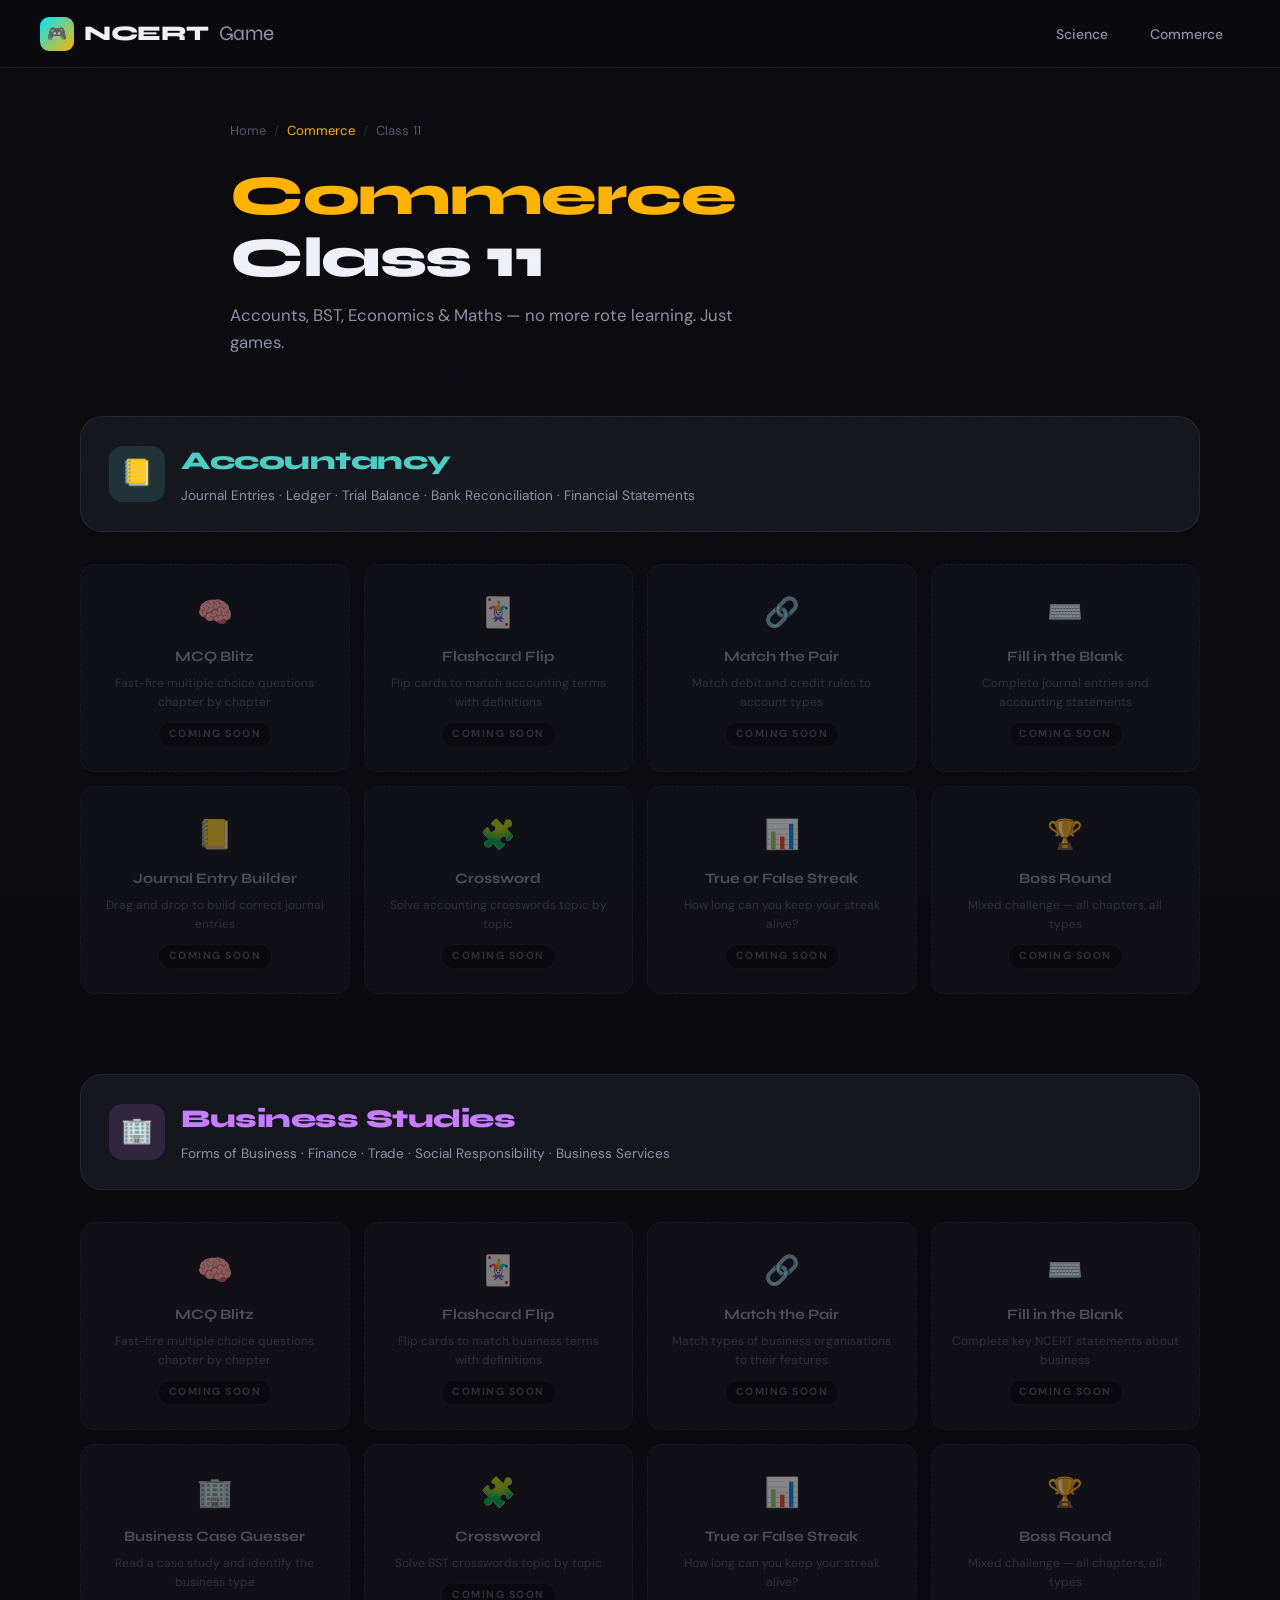
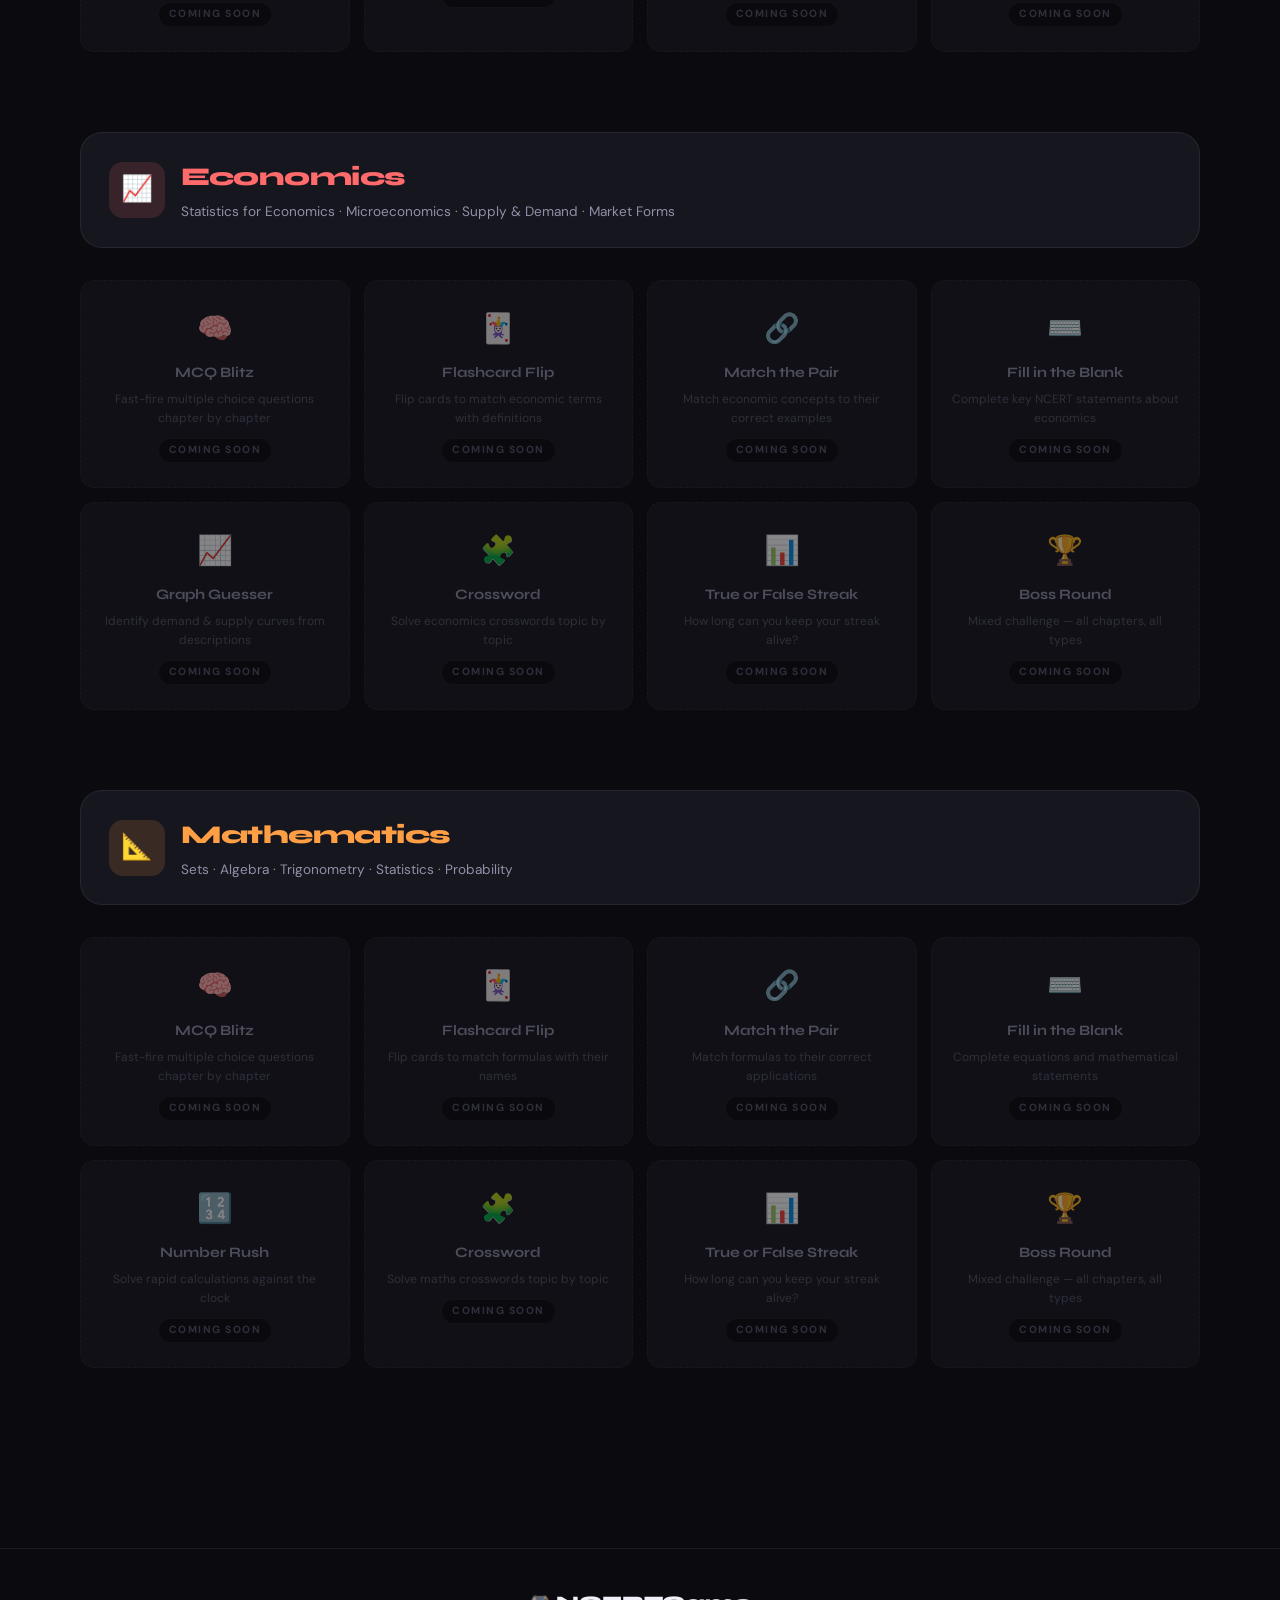
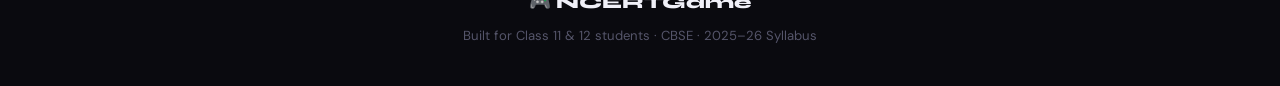
==== pages/commerce-11.html @ 8d97fa5f "Initial commit - NCERT Game Phase 1 & 2" ====
<!DOCTYPE html>
<html lang="en">
<head>
  <meta charset="UTF-8" />
  <meta name="viewport" content="width=device-width, initial-scale=1.0" />
  <title>Commerce Class 11 — NCERT Game</title>
  <link rel="stylesheet" href="../css/style.css" />
  <style>
    .subject-section { margin-bottom: 80px; }

    .subject-heading {
      display: flex;
      align-items: center;
      gap: 16px;
      margin-bottom: 32px;
      padding: 24px 28px;
      background: var(--bg-card);
      border: 1px solid var(--border);
      border-radius: var(--radius-lg);
    }

    .subject-heading .icon {
      width: 56px; height: 56px;
      border-radius: var(--radius-md);
      display: grid;
      place-items: center;
      font-size: 1.6rem;
      flex-shrink: 0;
    }

    .subject-heading h2 {
      font-family: var(--font-display);
      font-size: 1.6rem;
      font-weight: 800;
      letter-spacing: -0.5px;
    }

    .subject-heading p {
      font-size: 0.85rem;
      color: var(--text-secondary);
      margin-top: 3px;
    }

    .coming-soon-grid {
      display: grid;
      grid-template-columns: repeat(auto-fill, minmax(220px, 1fr));
      gap: 14px;
    }

    .game-placeholder {
      background: var(--bg-card);
      border: 1px dashed var(--border);
      border-radius: var(--radius-md);
      padding: 24px 20px;
      text-align: center;
      opacity: 0.5;
    }

    .game-placeholder .placeholder-icon {
      font-size: 1.8rem;
      margin-bottom: 10px;
    }

    .game-placeholder h4 {
      font-family: var(--font-display);
      font-size: 0.9rem;
      font-weight: 700;
      margin-bottom: 6px;
      color: var(--text-secondary);
    }

    .game-placeholder p {
      font-size: 0.75rem;
      color: var(--text-muted);
    }

    .soon-tag {
      display: inline-block;
      margin-top: 10px;
      font-size: 0.65rem;
      font-weight: 700;
      letter-spacing: 1.5px;
      text-transform: uppercase;
      padding: 3px 10px;
      border-radius: 999px;
      background: var(--bg);
      border: 1px solid var(--border);
      color: var(--text-muted);
    }
  </style>
</head>
<body>

  <!-- NAVBAR -->
  <nav class="navbar">
    <a href="../index.html" class="nav-logo">
      <div class="logo-icon">🎮</div>
      NCERT<span>Game</span>
    </a>
    <ul class="nav-links">
      <li><a href="../index.html#science">Science</a></li>
      <li><a href="../index.html#commerce" class="active">Commerce</a></li>
    </ul>
  </nav>

  <!-- PAGE HERO -->
  <div class="page-hero">
    <div class="breadcrumb">
      <a href="../index.html">Home</a>
      <span class="sep">/</span>
      <span class="text-commerce">Commerce</span>
      <span class="sep">/</span>
      <span>Class 11</span>
    </div>
    <h1><span class="text-commerce">Commerce</span><br />Class 11</h1>
    <p>Accounts, BST, Economics & Maths — no more rote learning. Just games.</p>
  </div>

  <!-- GAMES SECTION -->
  <div class="games-section">

    <!-- ── ACCOUNTANCY ── -->
    <div class="subject-section" id="accounts">
      <div class="subject-heading">
        <div class="icon" style="background:rgba(78,205,196,0.15);">📒</div>
        <div>
          <h2 style="color:var(--accounts)">Accountancy</h2>
          <p>Journal Entries · Ledger · Trial Balance · Bank Reconciliation · Financial Statements</p>
        </div>
      </div>
      <div class="coming-soon-grid">
        <div class="game-placeholder">
          <div class="placeholder-icon">🧠</div>
          <h4>MCQ Blitz</h4>
          <p>Fast-fire multiple choice questions chapter by chapter</p>
          <span class="soon-tag">Coming Soon</span>
        </div>
        <div class="game-placeholder">
          <div class="placeholder-icon">🃏</div>
          <h4>Flashcard Flip</h4>
          <p>Flip cards to match accounting terms with definitions</p>
          <span class="soon-tag">Coming Soon</span>
        </div>
        <div class="game-placeholder">
          <div class="placeholder-icon">🔗</div>
          <h4>Match the Pair</h4>
          <p>Match debit and credit rules to account types</p>
          <span class="soon-tag">Coming Soon</span>
        </div>
        <div class="game-placeholder">
          <div class="placeholder-icon">⌨️</div>
          <h4>Fill in the Blank</h4>
          <p>Complete journal entries and accounting statements</p>
          <span class="soon-tag">Coming Soon</span>
        </div>
        <div class="game-placeholder">
          <div class="placeholder-icon">📒</div>
          <h4>Journal Entry Builder</h4>
          <p>Drag and drop to build correct journal entries</p>
          <span class="soon-tag">Coming Soon</span>
        </div>
        <div class="game-placeholder">
          <div class="placeholder-icon">🧩</div>
          <h4>Crossword</h4>
          <p>Solve accounting crosswords topic by topic</p>
          <span class="soon-tag">Coming Soon</span>
        </div>
        <div class="game-placeholder">
          <div class="placeholder-icon">📊</div>
          <h4>True or False Streak</h4>
          <p>How long can you keep your streak alive?</p>
          <span class="soon-tag">Coming Soon</span>
        </div>
        <div class="game-placeholder">
          <div class="placeholder-icon">🏆</div>
          <h4>Boss Round</h4>
          <p>Mixed challenge — all chapters, all types</p>
          <span class="soon-tag">Coming Soon</span>
        </div>
      </div>
    </div>

    <!-- ── BUSINESS STUDIES ── -->
    <div class="subject-section" id="bst">
      <div class="subject-heading">
        <div class="icon" style="background:rgba(199,125,255,0.15);">🏢</div>
        <div>
          <h2 style="color:var(--bst)">Business Studies</h2>
          <p>Forms of Business · Finance · Trade · Social Responsibility · Business Services</p>
        </div>
      </div>
      <div class="coming-soon-grid">
        <div class="game-placeholder">
          <div class="placeholder-icon">🧠</div>
          <h4>MCQ Blitz</h4>
          <p>Fast-fire multiple choice questions chapter by chapter</p>
          <span class="soon-tag">Coming Soon</span>
        </div>
        <div class="game-placeholder">
          <div class="placeholder-icon">🃏</div>
          <h4>Flashcard Flip</h4>
          <p>Flip cards to match business terms with definitions</p>
          <span class="soon-tag">Coming Soon</span>
        </div>
        <div class="game-placeholder">
          <div class="placeholder-icon">🔗</div>
          <h4>Match the Pair</h4>
          <p>Match types of business organisations to their features</p>
          <span class="soon-tag">Coming Soon</span>
        </div>
        <div class="game-placeholder">
          <div class="placeholder-icon">⌨️</div>
          <h4>Fill in the Blank</h4>
          <p>Complete key NCERT statements about business</p>
          <span class="soon-tag">Coming Soon</span>
        </div>
        <div class="game-placeholder">
          <div class="placeholder-icon">🏢</div>
          <h4>Business Case Guesser</h4>
          <p>Read a case study and identify the business type</p>
          <span class="soon-tag">Coming Soon</span>
        </div>
        <div class="game-placeholder">
          <div class="placeholder-icon">🧩</div>
          <h4>Crossword</h4>
          <p>Solve BST crosswords topic by topic</p>
          <span class="soon-tag">Coming Soon</span>
        </div>
        <div class="game-placeholder">
          <div class="placeholder-icon">📊</div>
          <h4>True or False Streak</h4>
          <p>How long can you keep your streak alive?</p>
          <span class="soon-tag">Coming Soon</span>
        </div>
        <div class="game-placeholder">
          <div class="placeholder-icon">🏆</div>
          <h4>Boss Round</h4>
          <p>Mixed challenge — all chapters, all types</p>
          <span class="soon-tag">Coming Soon</span>
        </div>
      </div>
    </div>

    <!-- ── ECONOMICS ── -->
    <div class="subject-section" id="economics">
      <div class="subject-heading">
        <div class="icon" style="background:rgba(255,107,107,0.15);">📈</div>
        <div>
          <h2 style="color:var(--economics)">Economics</h2>
          <p>Statistics for Economics · Microeconomics · Supply & Demand · Market Forms</p>
        </div>
      </div>
      <div class="coming-soon-grid">
        <div class="game-placeholder">
          <div class="placeholder-icon">🧠</div>
          <h4>MCQ Blitz</h4>
          <p>Fast-fire multiple choice questions chapter by chapter</p>
          <span class="soon-tag">Coming Soon</span>
        </div>
        <div class="game-placeholder">
          <div class="placeholder-icon">🃏</div>
          <h4>Flashcard Flip</h4>
          <p>Flip cards to match economic terms with definitions</p>
          <span class="soon-tag">Coming Soon</span>
        </div>
        <div class="game-placeholder">
          <div class="placeholder-icon">🔗</div>
          <h4>Match the Pair</h4>
          <p>Match economic concepts to their correct examples</p>
          <span class="soon-tag">Coming Soon</span>
        </div>
        <div class="game-placeholder">
          <div class="placeholder-icon">⌨️</div>
          <h4>Fill in the Blank</h4>
          <p>Complete key NCERT statements about economics</p>
          <span class="soon-tag">Coming Soon</span>
        </div>
        <div class="game-placeholder">
          <div class="placeholder-icon">📈</div>
          <h4>Graph Guesser</h4>
          <p>Identify demand & supply curves from descriptions</p>
          <span class="soon-tag">Coming Soon</span>
        </div>
        <div class="game-placeholder">
          <div class="placeholder-icon">🧩</div>
          <h4>Crossword</h4>
          <p>Solve economics crosswords topic by topic</p>
          <span class="soon-tag">Coming Soon</span>
        </div>
        <div class="game-placeholder">
          <div class="placeholder-icon">📊</div>
          <h4>True or False Streak</h4>
          <p>How long can you keep your streak alive?</p>
          <span class="soon-tag">Coming Soon</span>
        </div>
        <div class="game-placeholder">
          <div class="placeholder-icon">🏆</div>
          <h4>Boss Round</h4>
          <p>Mixed challenge — all chapters, all types</p>
          <span class="soon-tag">Coming Soon</span>
        </div>
      </div>
    </div>

    <!-- ── MATHEMATICS ── -->
    <div class="subject-section" id="maths">
      <div class="subject-heading">
        <div class="icon" style="background:rgba(255,159,69,0.15);">📐</div>
        <div>
          <h2 style="color:var(--maths)">Mathematics</h2>
          <p>Sets · Algebra · Trigonometry · Statistics · Probability</p>
        </div>
      </div>
      <div class="coming-soon-grid">
        <div class="game-placeholder">
          <div class="placeholder-icon">🧠</div>
          <h4>MCQ Blitz</h4>
          <p>Fast-fire multiple choice questions chapter by chapter</p>
          <span class="soon-tag">Coming Soon</span>
        </div>
        <div class="game-placeholder">
          <div class="placeholder-icon">🃏</div>
          <h4>Flashcard Flip</h4>
          <p>Flip cards to match formulas with their names</p>
          <span class="soon-tag">Coming Soon</span>
        </div>
        <div class="game-placeholder">
          <div class="placeholder-icon">🔗</div>
          <h4>Match the Pair</h4>
          <p>Match formulas to their correct applications</p>
          <span class="soon-tag">Coming Soon</span>
        </div>
        <div class="game-placeholder">
          <div class="placeholder-icon">⌨️</div>
          <h4>Fill in the Blank</h4>
          <p>Complete equations and mathematical statements</p>
          <span class="soon-tag">Coming Soon</span>
        </div>
        <div class="game-placeholder">
          <div class="placeholder-icon">🔢</div>
          <h4>Number Rush</h4>
          <p>Solve rapid calculations against the clock</p>
          <span class="soon-tag">Coming Soon</span>
        </div>
        <div class="game-placeholder">
          <div class="placeholder-icon">🧩</div>
          <h4>Crossword</h4>
          <p>Solve maths crosswords topic by topic</p>
          <span class="soon-tag">Coming Soon</span>
        </div>
        <div class="game-placeholder">
          <div class="placeholder-icon">📊</div>
          <h4>True or False Streak</h4>
          <p>How long can you keep your streak alive?</p>
          <span class="soon-tag">Coming Soon</span>
        </div>
        <div class="game-placeholder">
          <div class="placeholder-icon">🏆</div>
          <h4>Boss Round</h4>
          <p>Mixed challenge — all chapters, all types</p>
          <span class="soon-tag">Coming Soon</span>
        </div>
      </div>
    </div>

  </div><!-- /games-section -->

  <!-- FOOTER -->
  <footer>
    <div class="footer-logo">🎮 NCERTGame</div>
    <p>Built for Class 11 &amp; 12 students · CBSE · 2025–26 Syllabus</p>
  </footer>

  <script src="../js/main.js"></script>
</body>
</html>
---- css/style.css ----
/* ============================================================
   NCERT GAME — Design System
   style.css
   ============================================================ */

/* ── Google Fonts ─────────────────────────────────────────── */
@import url('https://fonts.googleapis.com/css2?family=Syne:wght@400;600;700;800&family=DM+Sans:ital,wght@0,300;0,400;0,500;1,400&display=swap');

/* ── CSS Variables ────────────────────────────────────────── */
:root {
  /* Colors */
  --bg:            #0a0a0f;
  --bg-2:          #111118;
  --bg-card:       #16161f;
  --bg-card-hover: #1c1c28;
  --border:        rgba(255,255,255,0.07);
  --border-hover:  rgba(255,255,255,0.18);

  --text-primary:  #f0f0f8;
  --text-secondary:#9090a8;
  --text-muted:    #55556a;

  /* Accent – Science = Electric Cyan */
  --science:       #00e5ff;
  --science-dim:   rgba(0, 229, 255, 0.12);
  --science-glow:  rgba(0, 229, 255, 0.35);

  /* Accent – Commerce = Amber Gold */
  --commerce:      #ffb300;
  --commerce-dim:  rgba(255, 179, 0, 0.12);
  --commerce-glow: rgba(255, 179, 0, 0.35);

  /* Subject colors */
  --physics:    #7c83ff;
  --chemistry:  #ff6b9d;
  --biology:    #56cf91;
  --maths:      #ff9f45;
  --accounts:   #4ecdc4;
  --bst:        #c77dff;
  --economics:  #ff6b6b;

  /* Typography */
  --font-display: 'Syne', sans-serif;
  --font-body:    'DM Sans', sans-serif;

  /* Spacing */
  --radius-sm:  8px;
  --radius-md:  14px;
  --radius-lg:  22px;
  --radius-xl:  32px;

  /* Transitions */
  --ease:       cubic-bezier(0.4, 0, 0.2, 1);
  --ease-spring:cubic-bezier(0.34, 1.56, 0.64, 1);
}

/* ── Reset ────────────────────────────────────────────────── */
*, *::before, *::after {
  box-sizing: border-box;
  margin: 0;
  padding: 0;
}

html {
  scroll-behavior: smooth;
  -webkit-font-smoothing: antialiased;
}

body {
  background: var(--bg);
  color: var(--text-primary);
  font-family: var(--font-body);
  font-size: 16px;
  line-height: 1.6;
  min-height: 100vh;
  overflow-x: hidden;
}

a {
  text-decoration: none;
  color: inherit;
}

ul { list-style: none; }

img { max-width: 100%; display: block; }

/* ── Background Noise Texture ─────────────────────────────── */
body::before {
  content: '';
  position: fixed;
  inset: 0;
  background-image: url("data:image/svg+xml,%3Csvg viewBox='0 0 512 512' xmlns='http://www.w3.org/2000/svg'%3E%3Cfilter id='noise'%3E%3CfeTurbulence type='fractalNoise' baseFrequency='0.75' numOctaves='4' stitchTiles='stitch'/%3E%3C/filter%3E%3Crect width='100%25' height='100%25' filter='url(%23noise)' opacity='0.04'/%3E%3C/svg%3E");
  pointer-events: none;
  z-index: 0;
  opacity: 0.5;
}

/* ── Scrollbar ────────────────────────────────────────────── */
::-webkit-scrollbar { width: 6px; }
::-webkit-scrollbar-track { background: var(--bg); }
::-webkit-scrollbar-thumb { background: var(--border-hover); border-radius: 99px; }

/* ============================================================
   NAVBAR
   ============================================================ */
.navbar {
  position: fixed;
  top: 0; left: 0; right: 0;
  z-index: 100;
  display: flex;
  align-items: center;
  justify-content: space-between;
  padding: 0 40px;
  height: 68px;
  background: rgba(10, 10, 15, 0.85);
  backdrop-filter: blur(20px);
  -webkit-backdrop-filter: blur(20px);
  border-bottom: 1px solid var(--border);
}

.nav-logo {
  font-family: var(--font-display);
  font-weight: 800;
  font-size: 1.3rem;
  letter-spacing: -0.5px;
  display: flex;
  align-items: center;
  gap: 10px;
}

.nav-logo .logo-icon {
  width: 34px; height: 34px;
  background: linear-gradient(135deg, var(--science), var(--commerce));
  border-radius: 9px;
  display: grid;
  place-items: center;
  font-size: 1rem;
}

.nav-logo span { color: var(--text-secondary); font-weight: 400; }

.nav-links {
  display: flex;
  align-items: center;
  gap: 8px;
}

.nav-links a {
  padding: 7px 16px;
  border-radius: 999px;
  font-size: 0.875rem;
  font-weight: 500;
  color: var(--text-secondary);
  transition: all 0.2s var(--ease);
  border: 1px solid transparent;
}

.nav-links a:hover {
  color: var(--text-primary);
  background: var(--bg-card);
  border-color: var(--border);
}

.nav-links a.active {
  color: var(--text-primary);
  background: var(--bg-card);
  border-color: var(--border-hover);
}

/* ============================================================
   HERO SECTION
   ============================================================ */
.hero {
  position: relative;
  min-height: 100vh;
  display: flex;
  flex-direction: column;
  align-items: center;
  justify-content: center;
  text-align: center;
  padding: 100px 24px 60px;
  overflow: hidden;
}

/* Radial glow blobs */
.hero::after {
  content: '';
  position: absolute;
  top: 20%;
  left: 50%;
  transform: translateX(-50%);
  width: 700px;
  height: 400px;
  background: radial-gradient(ellipse at center,
    rgba(0,229,255,0.08) 0%,
    rgba(255,179,0,0.06) 50%,
    transparent 70%);
  pointer-events: none;
  z-index: 0;
}

.hero-content {
  position: relative;
  z-index: 1;
  max-width: 780px;
}

.hero-badge {
  display: inline-flex;
  align-items: center;
  gap: 8px;
  padding: 6px 16px;
  background: var(--bg-card);
  border: 1px solid var(--border);
  border-radius: 999px;
  font-size: 0.8rem;
  color: var(--text-secondary);
  margin-bottom: 32px;
  letter-spacing: 0.5px;
  text-transform: uppercase;
}

.hero-badge .dot {
  width: 6px; height: 6px;
  background: var(--science);
  border-radius: 50%;
  animation: pulse 2s infinite;
}

@keyframes pulse {
  0%, 100% { opacity: 1; transform: scale(1); }
  50%       { opacity: 0.5; transform: scale(0.7); }
}

.hero h1 {
  font-family: var(--font-display);
  font-size: clamp(2.8rem, 7vw, 5.5rem);
  font-weight: 800;
  line-height: 1.05;
  letter-spacing: -2px;
  margin-bottom: 24px;
}

.hero h1 .highlight-science {
  background: linear-gradient(90deg, var(--science), #7c83ff);
  -webkit-background-clip: text;
  -webkit-text-fill-color: transparent;
  background-clip: text;
}

.hero h1 .highlight-commerce {
  background: linear-gradient(90deg, var(--commerce), #ff6b6b);
  -webkit-background-clip: text;
  -webkit-text-fill-color: transparent;
  background-clip: text;
}

.hero p {
  font-size: 1.15rem;
  color: var(--text-secondary);
  max-width: 520px;
  margin: 0 auto 44px;
  line-height: 1.7;
}

.hero-cta {
  display: flex;
  gap: 14px;
  justify-content: center;
  flex-wrap: wrap;
}

.btn {
  display: inline-flex;
  align-items: center;
  gap: 8px;
  padding: 14px 28px;
  border-radius: 999px;
  font-family: var(--font-body);
  font-size: 0.95rem;
  font-weight: 500;
  cursor: pointer;
  transition: all 0.25s var(--ease-spring);
  border: none;
  text-decoration: none;
}

.btn-science {
  background: var(--science);
  color: #000;
  box-shadow: 0 0 28px var(--science-glow);
}
.btn-science:hover {
  transform: translateY(-2px) scale(1.03);
  box-shadow: 0 0 44px var(--science-glow);
}

.btn-commerce {
  background: var(--commerce);
  color: #000;
  box-shadow: 0 0 28px var(--commerce-glow);
}
.btn-commerce:hover {
  transform: translateY(-2px) scale(1.03);
  box-shadow: 0 0 44px var(--commerce-glow);
}

.btn-ghost {
  background: transparent;
  color: var(--text-secondary);
  border: 1px solid var(--border);
}
.btn-ghost:hover {
  background: var(--bg-card);
  color: var(--text-primary);
  border-color: var(--border-hover);
  transform: translateY(-2px);
}

/* Stats row */
.hero-stats {
  display: flex;
  gap: 40px;
  justify-content: center;
  margin-top: 60px;
  position: relative;
  z-index: 1;
  flex-wrap: wrap;
}

.stat {
  text-align: center;
}

.stat-number {
  font-family: var(--font-display);
  font-size: 2rem;
  font-weight: 800;
  background: linear-gradient(135deg, var(--text-primary), var(--text-secondary));
  -webkit-background-clip: text;
  -webkit-text-fill-color: transparent;
  background-clip: text;
}

.stat-label {
  font-size: 0.8rem;
  color: var(--text-muted);
  text-transform: uppercase;
  letter-spacing: 0.8px;
  margin-top: 2px;
}

/* ============================================================
   SECTION HEADERS
   ============================================================ */
.section-header {
  text-align: center;
  margin-bottom: 56px;
}

.section-tag {
  display: inline-block;
  font-size: 0.75rem;
  font-weight: 600;
  letter-spacing: 2px;
  text-transform: uppercase;
  margin-bottom: 12px;
  padding: 4px 14px;
  border-radius: 999px;
}

.section-tag.science {
  color: var(--science);
  background: var(--science-dim);
  border: 1px solid rgba(0,229,255,0.2);
}

.section-tag.commerce {
  color: var(--commerce);
  background: var(--commerce-dim);
  border: 1px solid rgba(255,179,0,0.2);
}

.section-header h2 {
  font-family: var(--font-display);
  font-size: clamp(1.8rem, 4vw, 3rem);
  font-weight: 800;
  letter-spacing: -1px;
  margin-bottom: 12px;
}

.section-header p {
  color: var(--text-secondary);
  font-size: 1rem;
  max-width: 500px;
  margin: 0 auto;
}

/* ============================================================
   STREAM SECTIONS (Science / Commerce)
   ============================================================ */
.stream-section {
  padding: 100px 40px;
  position: relative;
  max-width: 1200px;
  margin: 0 auto;
}

/* Faint side rule */
.stream-section.science-stream::before {
  content: '';
  position: absolute;
  left: 0; top: 80px; bottom: 80px;
  width: 2px;
  background: linear-gradient(to bottom, transparent, var(--science), transparent);
  opacity: 0.3;
}

.stream-section.commerce-stream::before {
  content: '';
  position: absolute;
  left: 0; top: 80px; bottom: 80px;
  width: 2px;
  background: linear-gradient(to bottom, transparent, var(--commerce), transparent);
  opacity: 0.3;
}

/* Divider between streams */
.stream-divider {
  height: 1px;
  background: linear-gradient(to right, transparent, var(--border), transparent);
  max-width: 900px;
  margin: 0 auto;
}

/* ── Class Tabs (11 / 12) ─────────────────────────────────── */
.class-tabs {
  display: flex;
  gap: 8px;
  margin-bottom: 44px;
  justify-content: center;
}

.tab-btn {
  padding: 10px 28px;
  border-radius: 999px;
  font-family: var(--font-body);
  font-size: 0.9rem;
  font-weight: 600;
  cursor: pointer;
  border: 1px solid var(--border);
  background: var(--bg-card);
  color: var(--text-secondary);
  transition: all 0.2s var(--ease);
  letter-spacing: 0.3px;
}

.tab-btn:hover {
  color: var(--text-primary);
  border-color: var(--border-hover);
}

.tab-btn.active-science {
  background: var(--science-dim);
  color: var(--science);
  border-color: rgba(0,229,255,0.4);
  box-shadow: 0 0 16px var(--science-glow);
}

.tab-btn.active-commerce {
  background: var(--commerce-dim);
  color: var(--commerce);
  border-color: rgba(255,179,0,0.4);
  box-shadow: 0 0 16px var(--commerce-glow);
}

/* Class panels */
.class-panel {
  display: none;
  animation: fadeUp 0.35s var(--ease) both;
}

.class-panel.active { display: block; }

@keyframes fadeUp {
  from { opacity: 0; transform: translateY(16px); }
  to   { opacity: 1; transform: translateY(0); }
}

/* ============================================================
   SUBJECT CARDS GRID
   ============================================================ */
.subjects-grid {
  display: grid;
  grid-template-columns: repeat(auto-fill, minmax(260px, 1fr));
  gap: 20px;
}

.subject-card {
  background: var(--bg-card);
  border: 1px solid var(--border);
  border-radius: var(--radius-lg);
  padding: 28px;
  cursor: pointer;
  transition: all 0.3s var(--ease);
  position: relative;
  overflow: hidden;
  text-decoration: none;
  display: block;
}

.subject-card::before {
  content: '';
  position: absolute;
  inset: 0;
  opacity: 0;
  transition: opacity 0.3s var(--ease);
  border-radius: inherit;
}

.subject-card:hover {
  background: var(--bg-card-hover);
  border-color: var(--border-hover);
  transform: translateY(-4px);
  box-shadow: 0 16px 48px rgba(0,0,0,0.4);
}

.subject-card:hover::before { opacity: 1; }

/* Per-subject glow on hover */
.subject-card[data-subject="physics"]:hover    { box-shadow: 0 16px 48px rgba(124,131,255,0.15); border-color: rgba(124,131,255,0.3); }
.subject-card[data-subject="chemistry"]:hover  { box-shadow: 0 16px 48px rgba(255,107,157,0.15); border-color: rgba(255,107,157,0.3); }
.subject-card[data-subject="biology"]:hover    { box-shadow: 0 16px 48px rgba(86,207,145,0.15);  border-color: rgba(86,207,145,0.3); }
.subject-card[data-subject="maths"]:hover      { box-shadow: 0 16px 48px rgba(255,159,69,0.15);  border-color: rgba(255,159,69,0.3); }
.subject-card[data-subject="accounts"]:hover   { box-shadow: 0 16px 48px rgba(78,205,196,0.15);  border-color: rgba(78,205,196,0.3); }
.subject-card[data-subject="bst"]:hover        { box-shadow: 0 16px 48px rgba(199,125,255,0.15); border-color: rgba(199,125,255,0.3); }
.subject-card[data-subject="economics"]:hover  { box-shadow: 0 16px 48px rgba(255,107,107,0.15); border-color: rgba(255,107,107,0.3); }

.subject-icon {
  width: 52px; height: 52px;
  border-radius: var(--radius-md);
  display: grid;
  place-items: center;
  font-size: 1.5rem;
  margin-bottom: 18px;
}

.subject-icon.physics    { background: rgba(124,131,255,0.15); }
.subject-icon.chemistry  { background: rgba(255,107,157,0.15); }
.subject-icon.biology    { background: rgba(86,207,145,0.15); }
.subject-icon.maths      { background: rgba(255,159,69,0.15); }
.subject-icon.accounts   { background: rgba(78,205,196,0.15); }
.subject-icon.bst        { background: rgba(199,125,255,0.15); }
.subject-icon.economics  { background: rgba(255,107,107,0.15); }

.subject-card h3 {
  font-family: var(--font-display);
  font-size: 1.15rem;
  font-weight: 700;
  margin-bottom: 6px;
  letter-spacing: -0.3px;
}

.subject-card p {
  font-size: 0.83rem;
  color: var(--text-secondary);
  line-height: 1.5;
  margin-bottom: 20px;
}

.subject-meta {
  display: flex;
  align-items: center;
  justify-content: space-between;
}

.game-count {
  font-size: 0.75rem;
  padding: 4px 10px;
  border-radius: 999px;
  font-weight: 600;
  letter-spacing: 0.3px;
}

.game-count.physics    { background: rgba(124,131,255,0.15); color: var(--physics); }
.game-count.chemistry  { background: rgba(255,107,157,0.15); color: var(--chemistry); }
.game-count.biology    { background: rgba(86,207,145,0.15);  color: var(--biology); }
.game-count.maths      { background: rgba(255,159,69,0.15);  color: var(--maths); }
.game-count.accounts   { background: rgba(78,205,196,0.15);  color: var(--accounts); }
.game-count.bst        { background: rgba(199,125,255,0.15); color: var(--bst); }
.game-count.economics  { background: rgba(255,107,107,0.15); color: var(--economics); }

.card-arrow {
  width: 30px; height: 30px;
  border-radius: 50%;
  border: 1px solid var(--border);
  display: grid;
  place-items: center;
  font-size: 0.8rem;
  color: var(--text-muted);
  transition: all 0.2s var(--ease-spring);
}

.subject-card:hover .card-arrow {
  border-color: var(--border-hover);
  color: var(--text-primary);
  transform: translateX(3px);
}

/* Coming soon overlay */
.subject-card.coming-soon {
  opacity: 0.5;
  cursor: not-allowed;
  pointer-events: none;
}

.coming-badge {
  position: absolute;
  top: 16px; right: 16px;
  font-size: 0.65rem;
  font-weight: 700;
  letter-spacing: 1px;
  text-transform: uppercase;
  padding: 3px 9px;
  border-radius: 999px;
  background: var(--bg);
  border: 1px solid var(--border);
  color: var(--text-muted);
}

/* ============================================================
   PAGE HERO (inner pages)
   ============================================================ */
.page-hero {
  padding: 120px 40px 60px;
  max-width: 900px;
  margin: 0 auto;
}

.page-hero .breadcrumb {
  display: flex;
  align-items: center;
  gap: 8px;
  font-size: 0.82rem;
  color: var(--text-muted);
  margin-bottom: 24px;
}

.page-hero .breadcrumb a:hover { color: var(--text-secondary); }
.page-hero .breadcrumb .sep { opacity: 0.4; }

.page-hero h1 {
  font-family: var(--font-display);
  font-size: clamp(2rem, 5vw, 3.5rem);
  font-weight: 800;
  letter-spacing: -1.5px;
  margin-bottom: 14px;
  line-height: 1.1;
}

.page-hero p {
  color: var(--text-secondary);
  font-size: 1.05rem;
  max-width: 560px;
}

/* ============================================================
   GAMES GRID (inner pages)
   ============================================================ */
.games-section {
  padding: 0 40px 100px;
  max-width: 1200px;
  margin: 0 auto;
}

.chapter-group {
  margin-bottom: 56px;
}

.chapter-label {
  font-size: 0.75rem;
  font-weight: 700;
  letter-spacing: 2px;
  text-transform: uppercase;
  color: var(--text-muted);
  margin-bottom: 20px;
  padding-bottom: 10px;
  border-bottom: 1px solid var(--border);
}

.games-grid {
  display: grid;
  grid-template-columns: repeat(auto-fill, minmax(220px, 1fr));
  gap: 14px;
}

.game-card {
  background: var(--bg-card);
  border: 1px solid var(--border);
  border-radius: var(--radius-md);
  padding: 20px;
  cursor: pointer;
  transition: all 0.25s var(--ease);
  display: flex;
  flex-direction: column;
  gap: 10px;
  text-decoration: none;
}

.game-card:hover {
  background: var(--bg-card-hover);
  border-color: var(--border-hover);
  transform: translateY(-3px);
  box-shadow: 0 10px 30px rgba(0,0,0,0.35);
}

.game-type-badge {
  display: inline-flex;
  align-items: center;
  gap: 5px;
  font-size: 0.7rem;
  font-weight: 700;
  letter-spacing: 0.8px;
  text-transform: uppercase;
  padding: 3px 9px;
  border-radius: 999px;
  width: fit-content;
}

.game-card h4 {
  font-family: var(--font-display);
  font-size: 0.95rem;
  font-weight: 700;
  line-height: 1.3;
}

.game-card p {
  font-size: 0.78rem;
  color: var(--text-secondary);
  line-height: 1.5;
  flex: 1;
}

.game-difficulty {
  display: flex;
  gap: 3px;
}

.difficulty-dot {
  width: 6px; height: 6px;
  border-radius: 50%;
  background: var(--border);
}

.difficulty-dot.filled { background: var(--text-secondary); }

/* ============================================================
   FOOTER
   ============================================================ */
footer {
  border-top: 1px solid var(--border);
  padding: 40px;
  text-align: center;
}

.footer-logo {
  font-family: var(--font-display);
  font-weight: 800;
  font-size: 1.1rem;
  margin-bottom: 8px;
}

footer p {
  font-size: 0.82rem;
  color: var(--text-muted);
}

footer a {
  color: var(--text-secondary);
  transition: color 0.2s;
}
footer a:hover { color: var(--text-primary); }

/* ============================================================
   UTILITY CLASSES
   ============================================================ */
.container {
  max-width: 1200px;
  margin: 0 auto;
  padding: 0 40px;
}

.text-science  { color: var(--science); }
.text-commerce { color: var(--commerce); }

.sr-only {
  position: absolute;
  width: 1px; height: 1px;
  clip: rect(0 0 0 0);
  overflow: hidden;
}

/* ============================================================
   RESPONSIVE
   ============================================================ */
@media (max-width: 768px) {
  .navbar {
    padding: 0 20px;
  }

  .nav-links {
    display: none;
  }

  .hero {
    padding: 90px 20px 50px;
  }

  .hero-stats {
    gap: 24px;
  }

  .stream-section {
    padding: 70px 20px;
  }

  .subjects-grid {
    grid-template-columns: 1fr 1fr;
  }

  .page-hero {
    padding: 100px 20px 40px;
  }

  .games-section {
    padding: 0 20px 70px;
  }

  .games-grid {
    grid-template-columns: 1fr 1fr;
  }
}

@media (max-width: 480px) {
  .subjects-grid {
    grid-template-columns: 1fr;
  }

  .games-grid {
    grid-template-columns: 1fr;
  }

  .hero h1 {
    letter-spacing: -1px;
  }

  footer {
    padding: 30px 20px;
  }
}
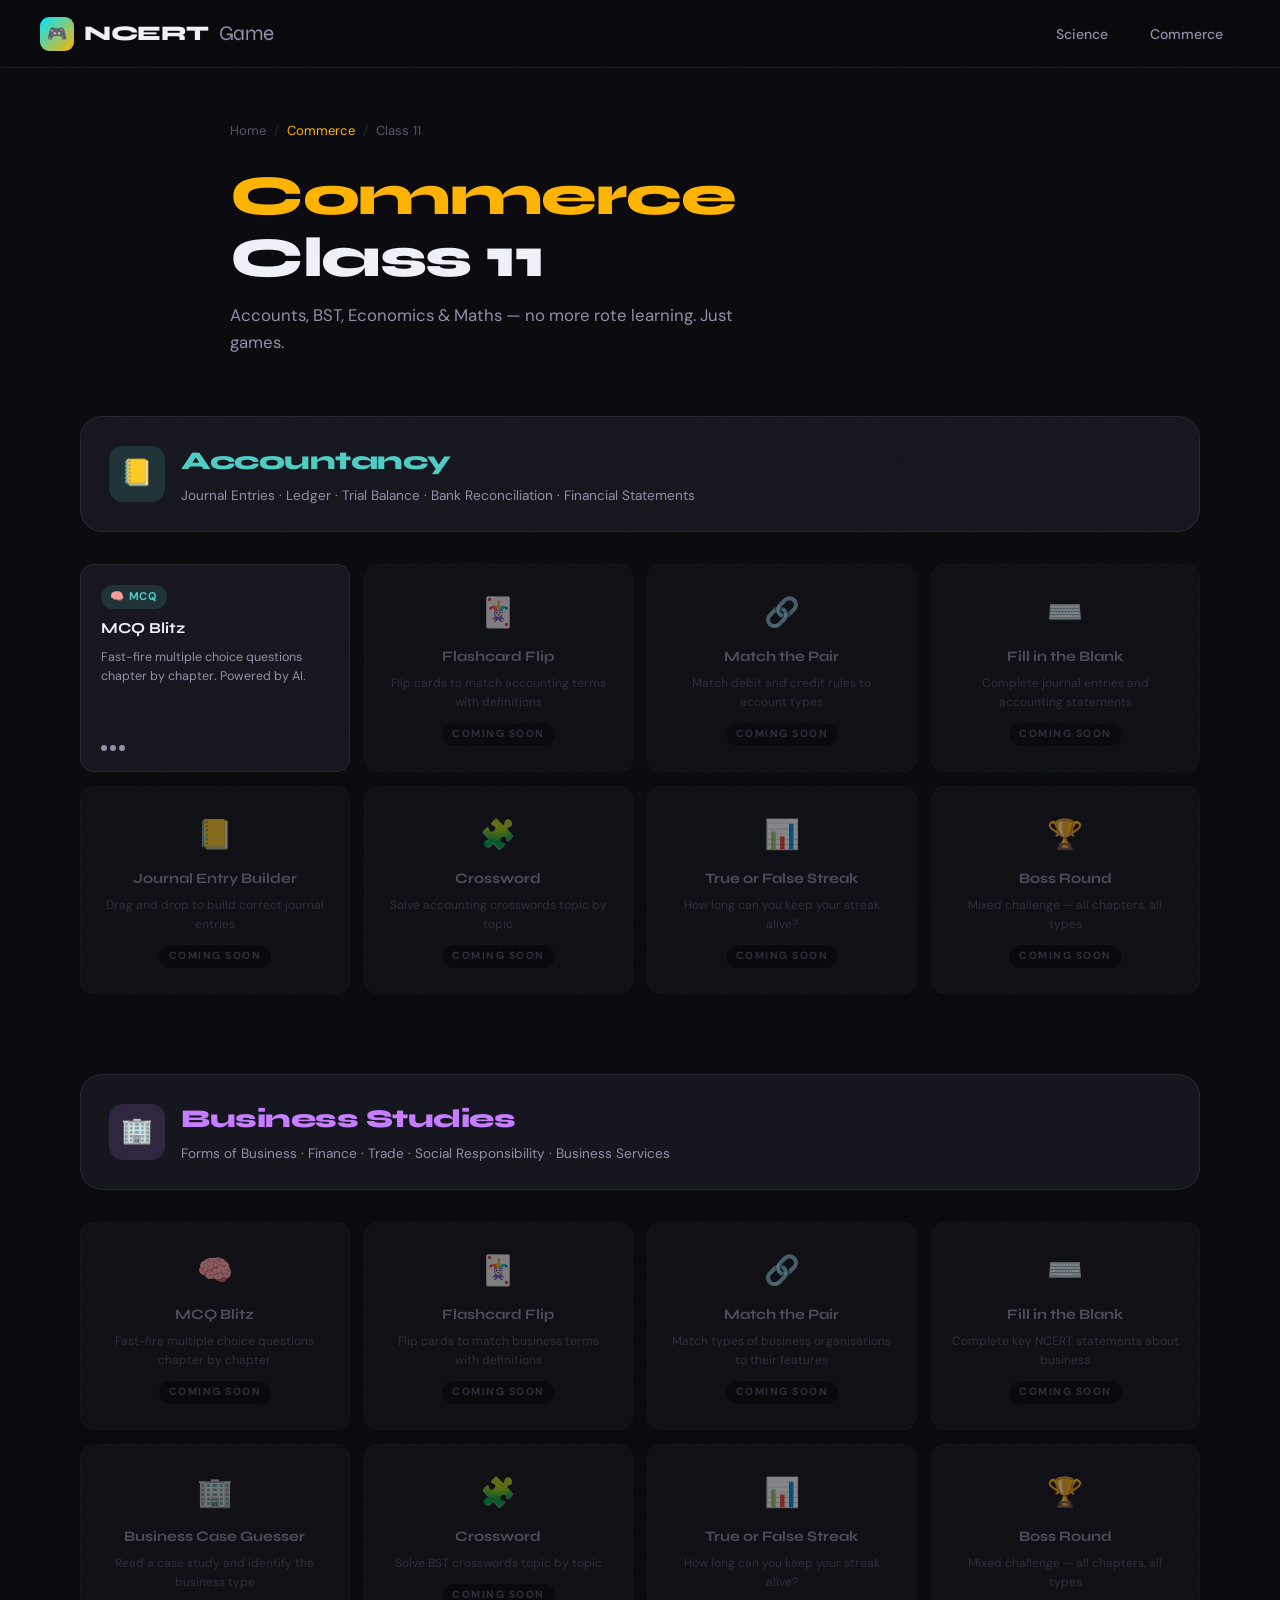
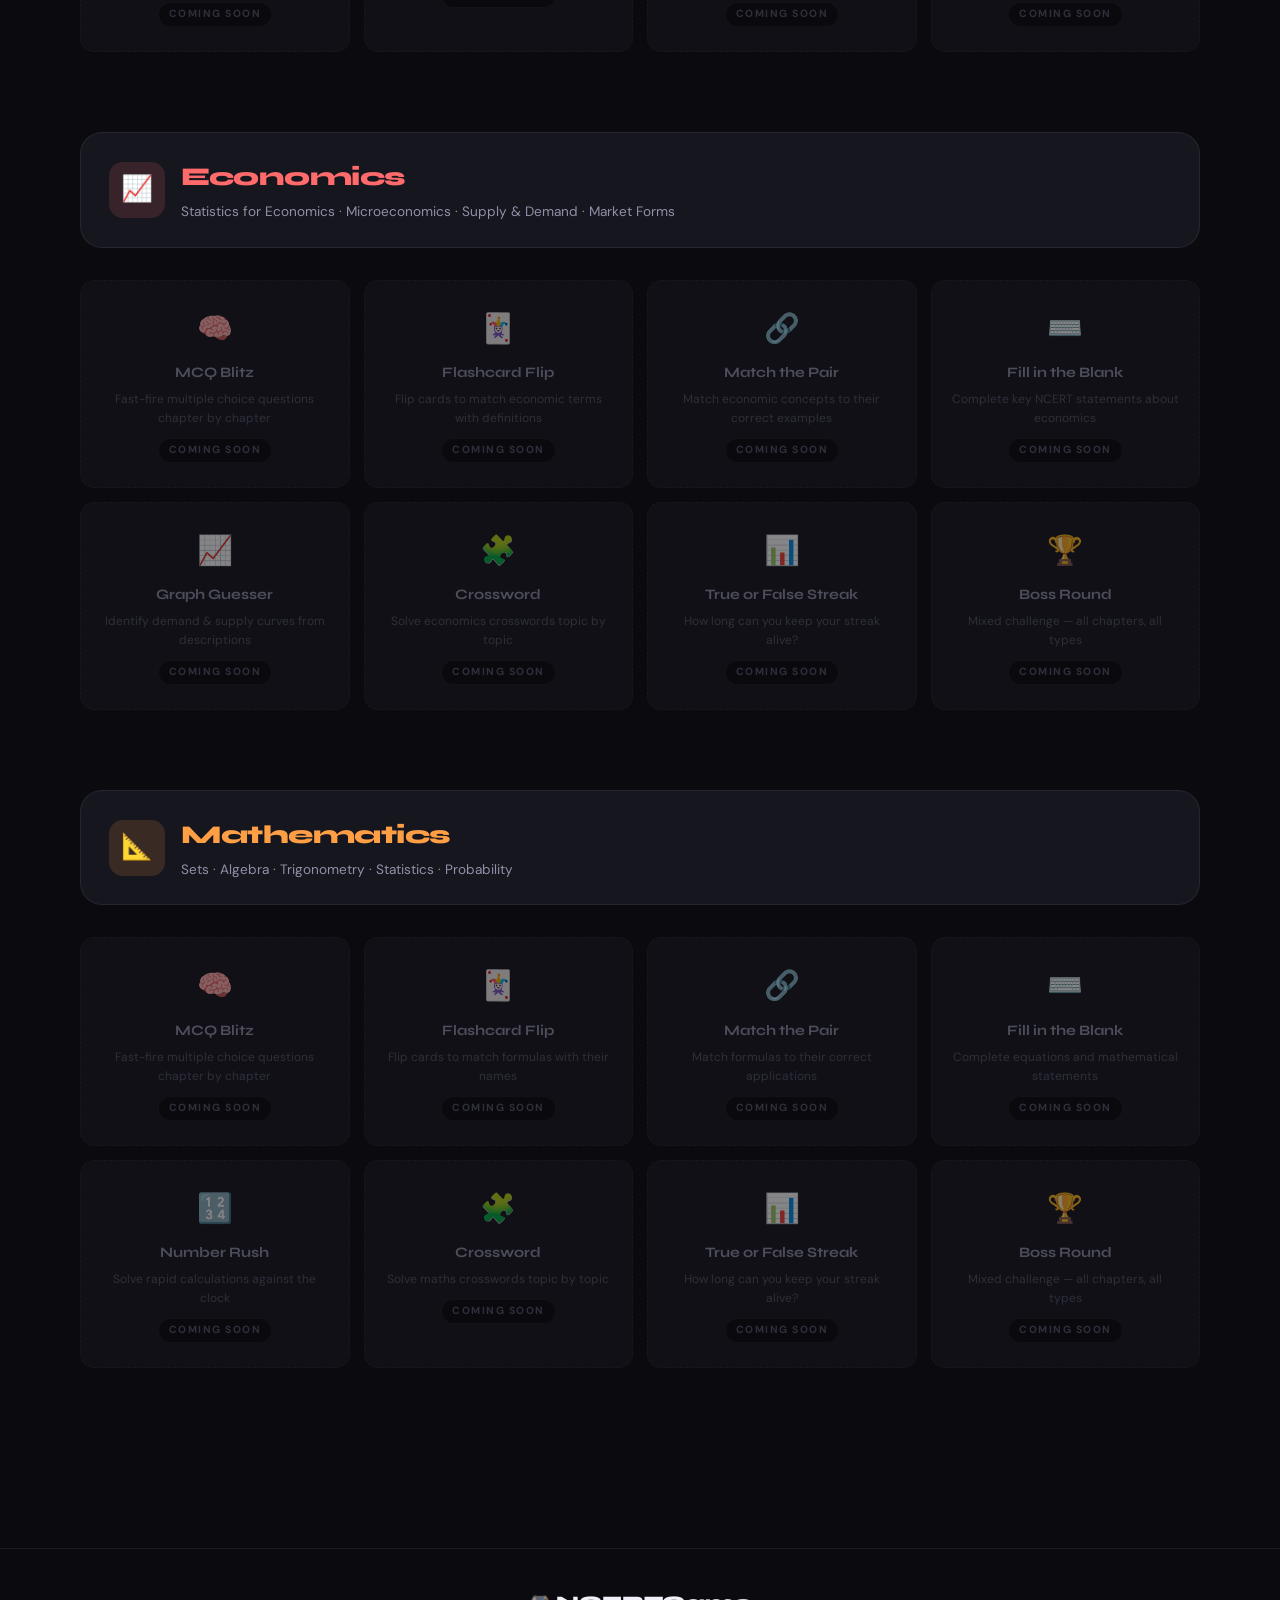
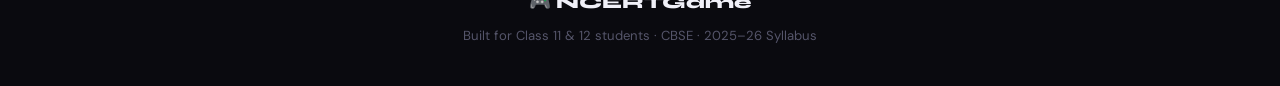
==== commit c718bcce: "Add Accounts 11 MCQ and fix Science 12 layout" ====
--- a/pages/commerce-11.html
+++ b/pages/commerce-11.html
@@ -129,12 +129,16 @@
         </div>
       </div>
       <div class="coming-soon-grid">
-        <div class="game-placeholder">
-          <div class="placeholder-icon">🧠</div>
-          <h4>MCQ Blitz</h4>
-          <p>Fast-fire multiple choice questions chapter by chapter</p>
-          <span class="soon-tag">Coming Soon</span>
-        </div>
+       <a href="accounts-11-mcq.html" class="game-card" style="text-decoration:none;">
+  <div class="game-type-badge" style="background:rgba(78,205,196,0.15);color:var(--accounts);">🧠 MCQ</div>
+  <h4>MCQ Blitz</h4>
+  <p>Fast-fire multiple choice questions chapter by chapter. Powered by AI.</p>
+  <div class="game-difficulty">
+    <div class="difficulty-dot filled"></div>
+    <div class="difficulty-dot filled"></div>
+    <div class="difficulty-dot filled"></div>
+  </div>
+</a>
         <div class="game-placeholder">
           <div class="placeholder-icon">🃏</div>
           <h4>Flashcard Flip</h4>
